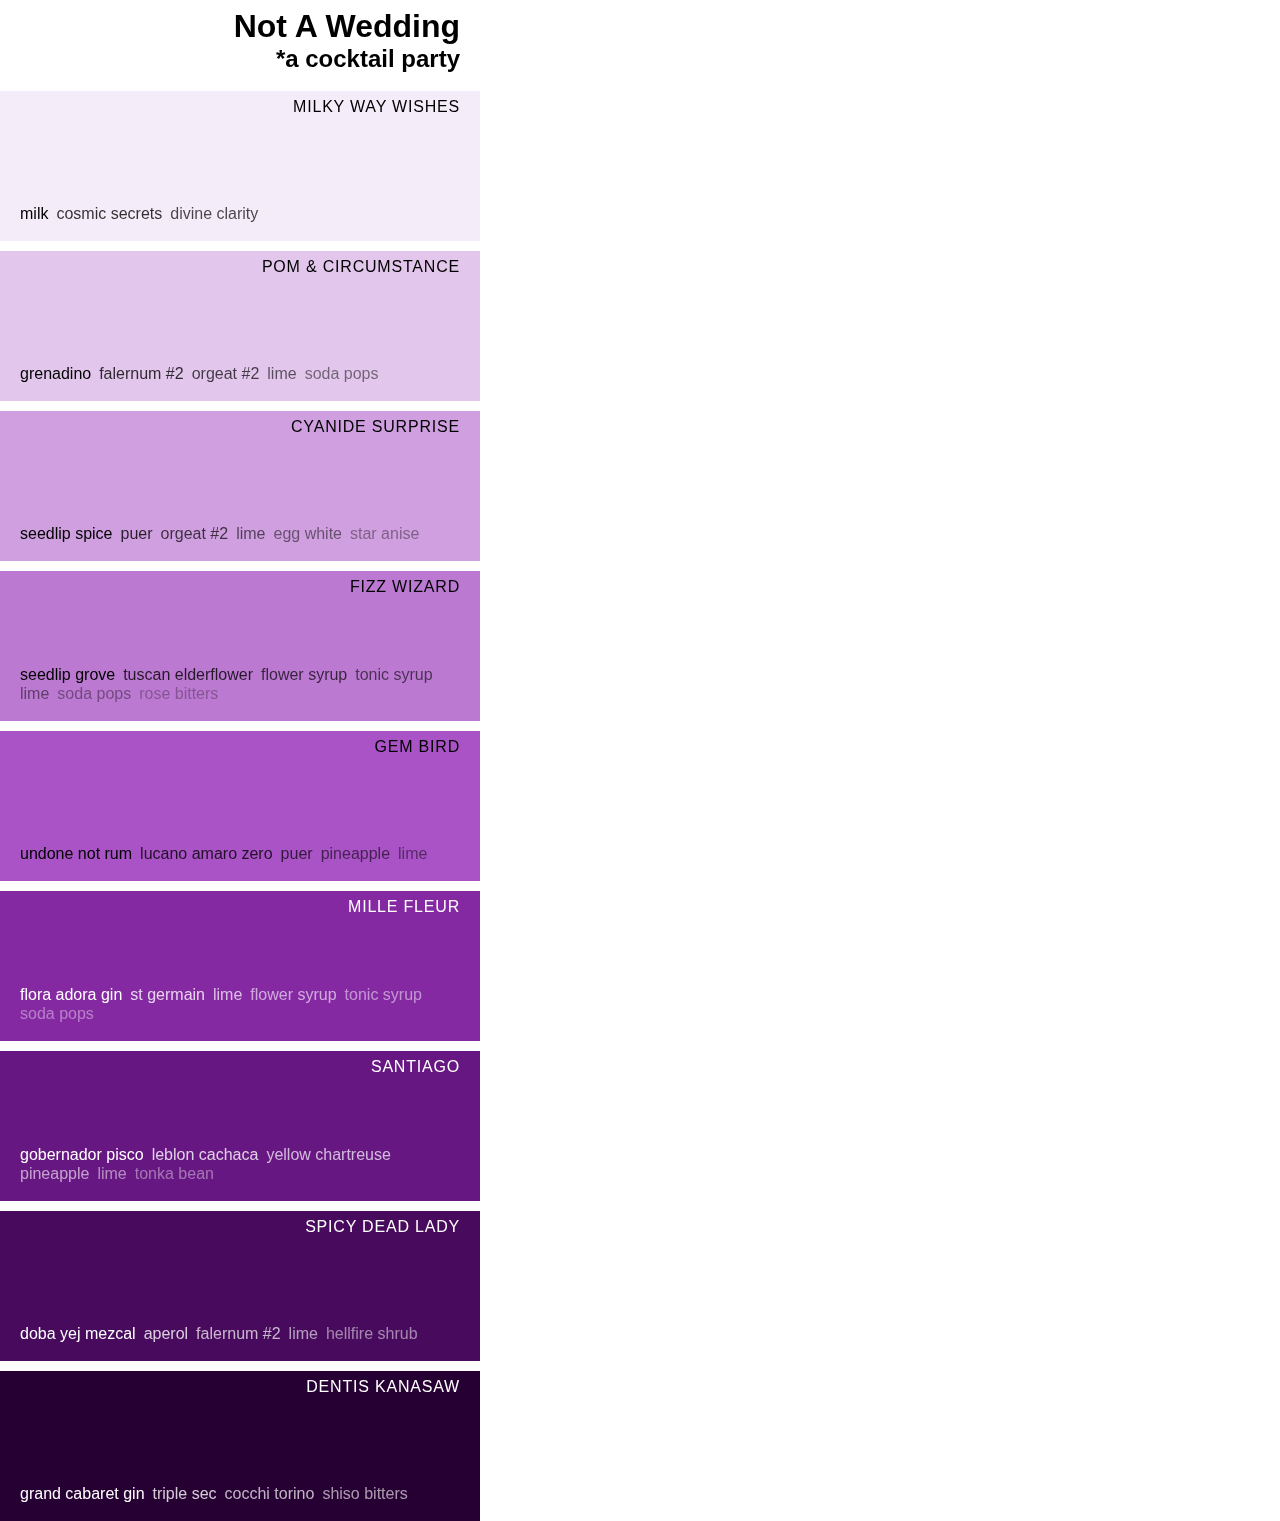
==== index.html @ f68834f9 "init repo" ====
<!DOCTYPE html>
<html lang="en">

<head>
  <meta charset="UTF-8">
  <meta name="viewport" content="width=device-width,initial-scale=1">
  <title>not a wedding * a cocktail party</title>
  <link rel="stylesheet" href="styles.css">
  <script src="script.js" defer></script>
</head>

<body>

  <main>
    <div class="main-inner">
      <div class="front">
        <header>
          <h1>Not A Wedding</h1>
          <h2>*a cocktail party</h2>
        </header>
        <section class="drinks">
          <article class="drink" drank>
            <h3>milky way wishes</h3>
            <ul>
              <li>milk</li>
              <li>cosmic secrets</li>
              <li>divine clarity</li>
            </ul>
          </article>
          <article class="drink">
            <h3>pom & circumstance</h3>
            <ul>
              <li>grenadino</li>
              <li>falernum #2</li>
              <li>orgeat #2</li>
              <li>lime</li>
              <li>soda pops</li>
            </ul>
          </article>
          <article class="drink">
            <h3>cyanide surprise</h3>
            <ul>
              <li>seedlip spice</li>
              <li>puer</li>
              <li>orgeat #2</li>
              <li>lime</li>
              <li>egg white</li>
              <li>star anise</li>
            </ul>
          </article>
          <article class="drink">
            <h3>fizz wizard</h3>
            <ul>
              <li>seedlip grove</li>
              <li>tuscan elderflower</li>
              <li>flower syrup</li>
              <li>tonic syrup</li>
              <li>lime</li>
              <li>soda pops</li>
              <li>rose bitters</li>
            </ul>
          </article>
          <article class="drink">
            <h3>gem bird</h3>
            <ul>
              <li>undone not rum</li>
              <li>lucano amaro zero</li>
              <li>puer</li>
              <li>pineapple</li>
              <li>lime</li>
            </ul>
          </article>
          <article class="drink">
            <h3>mille fleur</h3>
            <ul>
              <li>flora adora gin</li>
              <li>st germain</li>
              <li>lime</li>
              <li>flower syrup</li>
              <li>tonic syrup</li>
              <li>soda pops</li>
            </ul>
          </article>
          <article class="drink">
            <h3>santiago</h3>
            <ul>
              <li>gobernador pisco</li>
              <li>leblon cachaca</li>
              <li>yellow chartreuse</li>
              <li>pineapple</li>
              <li>lime</li>
              <li>tonka bean</li>
            </ul>
          </article>
          <article class="drink">
            <h3>spicy dead lady</h3>
            <ul>
              <li>doba yej mezcal</li>
              <li>aperol</li>
              <li>falernum #2</li>
              <li>lime</li>
              <li>hellfire shrub</li>
            </ul>
          </article>
          <article class="drink">
            <h3>dentis kanasaw</h3>
            <ul>
              <li>grand cabaret gin</li>
              <li>triple sec</li>
              <li>cocchi torino</li>
              <li>shiso bitters</li>
            </ul>
          </article>
        </section>
      </div>
      <div class="back">
        <header>
          <h1>Not A Wedding</h1>
          <h2>*a cocktail party</h2>
        </header>
        <section class="drinks">
          <article class="drink">
            <h3>milky gay wishes</h3>
            <ul>
              <li>milk</li>
              <li>cosmic secrets</li>
              <li>divine clarity</li>
            </ul>
          </article>
          <article class="drink">
            <h3>camp & opulence</h3>
            <ul>
              <li>grenadino</li>
              <li>falernum #2</li>
              <li>orgeat #2</li>
              <li>lime</li>
              <li>soda pops</li>
            </ul>
          </article>
          <article class="drink">
            <h3>death drop</h3>
            <ul>
              <li>seedlip spice</li>
              <li>puer</li>
              <li>orgeat #2</li>
              <li>lime</li>
              <li>egg white</li>
              <li>star anise</li>
            </ul>
          </article>
          <article class="drink">
            <h3>fabulous fizz wizard</h3>
            <ul>
              <li>seedlip grove</li>
              <li>tuscan elderflower</li>
              <li>flower syrup</li>
              <li>tonic syrup</li>
              <li>lime</li>
              <li>soda pops</li>
              <li>rose bitters</li>
            </ul>
          </article>
          <article class="drink">
            <h3>femme bird</h3>
            <ul>
              <li>undone not rum</li>
              <li>lucano amaro</li>
              <li>puer</li>
              <li>pineapple</li>
              <li>lime</li>
            </ul>
          </article>
          <article class="drink">
            <h3>grande folle</h3>
            <ul>
              <li>flora adora gin</li>
              <li>st germain</li>
              <li>lime</li>
              <li>flower syrup</li>
              <li>tonic syrup</li>
              <li>soda pops</li>
            </ul>
          </article>
          <article class="drink">
            <h3>sassy santiago</h3>
            <ul>
              <li>gobernador pisco</li>
              <li>leblon cachaca</li>
              <li>yellow chartreuse</li>
              <li>pineapple</li>
              <li>lime</li>
              <li>tonka bean</li>
            </ul>
          </article>
          <article class="drink">
            <h3>spicy dead queen</h3>
            <ul>
              <li>doba yej mezcal</li>
              <li>aperol</li>
              <li>falernum #2</li>
              <li>lime</li>
              <li>hellfire shrub</li>
            </ul>
          </article>
          <article class="drink">
            <h3>RuPaul's dentis kanasaw</h3>
            <ul>
              <li>grand cabaret gin</li>
              <li>triple sec</li>
              <li>cocchi torino</li>
              <li>shiso bitters</li>
            </ul>
          </article>
        </section>
      </div>
    </div>
  </main>

</body>

</html>
---- styles.css ----
/* resets */

body,
h1,
h2,
h3,
h4,
h5,
h6,
ul {
  margin: 0;
}

ul {
  list-style: none;
  padding-inline-start: 0;
}

/* styles */

body {
  font-family: sans-serif;
}

main {
  perspective: 1000px;

  @media (min-width: 720px) {
    max-width: 480px;
  }
}

.main-inner {
  position: relative;
  transition: transform 0.8s;
  transform-style: preserve-3d;
}

main[flipped] .main-inner {
  transform: rotateY(180deg);
}

.front,
.back {
  position: absolute;
  -webkit-backface-visibility: hidden; /* Safari */
  backface-visibility: hidden;
  transform: rotateX(0deg); /* fix for Firefox backface-visibility */
}

.back {
  transform: rotateY(180deg);
}

header {
  padding: 8px 20px 18px;
  text-align: right;
  cursor: pointer;
}

.back header {
  text-align: left;
}

section {
  display: grid;
  grid-auto-rows: minmax(150px, 1fr);
  row-gap: 10px;
}

article {
  display: flex;
  position: relative;
  flex-direction: column;
  padding: 8px 20px 18px;
}

article:before {
  content: "";
  position: absolute;
  inset: 0;
  /* background-color: hsl(var(--hue, 180), 85%, 10%); */
  z-index: -1;
}

article:nth-of-type(n + 6) {
  color: white;
}

h3 {
  line-height: 1;
  margin-bottom: 8px;
  text-align: right;
  text-transform: uppercase;
  font-size: 16px;
  font-weight: 400;
  letter-spacing: 0.05em;
}

.back h3 {
  text-align: left;
}

ul {
  display: flex;
  flex-wrap: wrap;
  column-gap: 8px;
  margin-top: auto;
}

.back ul {
  flex-direction: row-reverse;
}

li {
  line-height: 1.2;
}

/* gradients */

.front article:nth-of-type(1):before {
  /* filter: brightness(50) saturate(0.3); */
  background-color: hsl(var(--hue, 180), 50%, 95%);
}
.front article:nth-of-type(2):before {
  /* filter: brightness(30) saturate(0.3); */
  background-color: hsl(var(--hue, 180), 50%, 85%);
}
.front article:nth-of-type(3):before {
  /* filter: brightness(15) saturate(0.35); */
  background-color: hsl(var(--hue, 180), 50%, 75%);
}
.front article:nth-of-type(4):before {
  /* filter: brightness(7.5) saturate(0.4); */
  background-color: hsl(var(--hue, 180), 50%, 65%);
}
.front article:nth-of-type(5):before {
  /* filter: brightness(4.5) saturate(0.45); */
  background-color: hsl(var(--hue, 180), 50%, 55%);
}
.front article:nth-of-type(6):before {
  /* filter: brightness(3) saturate(0.6); */
  background-color: hsl(var(--hue, 180), 60%, 40%);
}
.front article:nth-of-type(7):before {
  /* filter: brightness(2) saturate(0.7); */
  background-color: hsl(var(--hue, 180), 70%, 30%);
}
.front article:nth-of-type(8):before {
  /* filter: brightness(1.5) saturate(0.8); */
  background-color: hsl(var(--hue, 180), 80%, 20%);
}
.front article:nth-of-type(9):before {
  /* filter: brightness(1) saturate(1); */
  background-color: hsl(var(--hue, 180), 100%, 10%);
}

.back article {
  color: white;
  /* background-color: hsl(var(--hue), 85%, 50%); */
}

.back article:nth-of-type(1):before {
  background-color: hsl(0, 85%, 50%);
}
.back article:nth-of-type(1) {
  color: black;
}
.back article:nth-of-type(2):before {
  background-color: hsl(30, 85%, 50%);
}
.back article:nth-of-type(2) {
  color: black;
}
.back article:nth-of-type(3):before {
  background-color: hsl(50, 85%, 50%);
}
.back article:nth-of-type(3) {
  color: black;
}
.back article:nth-of-type(4):before {
  background-color: hsl(80, 85%, 50%);
}
.back article:nth-of-type(4) {
  color: black;
}
.back article:nth-of-type(5):before {
  background-color: hsl(170, 85%, 50%);
}
.back article:nth-of-type(5) {
  color: black;
}
.back article:nth-of-type(6):before {
  background-color: hsl(200, 85%, 50%);
}
.back article:nth-of-type(7):before {
  background-color: hsl(240, 85%, 50%);
}
.back article:nth-of-type(8):before {
  background-color: hsl(280, 85%, 50%);
}
.back article:nth-of-type(9):before {
  background-color: hsl(320, 85%, 50%);
}

li:nth-of-type(1) {
  opacity: 1;
  font-weight: 400;
}
li:nth-of-type(2) {
  opacity: 0.8;
  font-weight: 320;
}
li:nth-of-type(3) {
  opacity: 0.7;
  font-weight: 340;
}
li:nth-of-type(4) {
  opacity: 0.6;
  font-weight: 360;
}
li:nth-of-type(5) {
  opacity: 0.5;
  font-weight: 380;
}
li:nth-of-type(6) {
  opacity: 0.4;
  font-weight: 400;
}
li:nth-of-type(7) {
  opacity: 0.3;
  font-weight: 420;
}
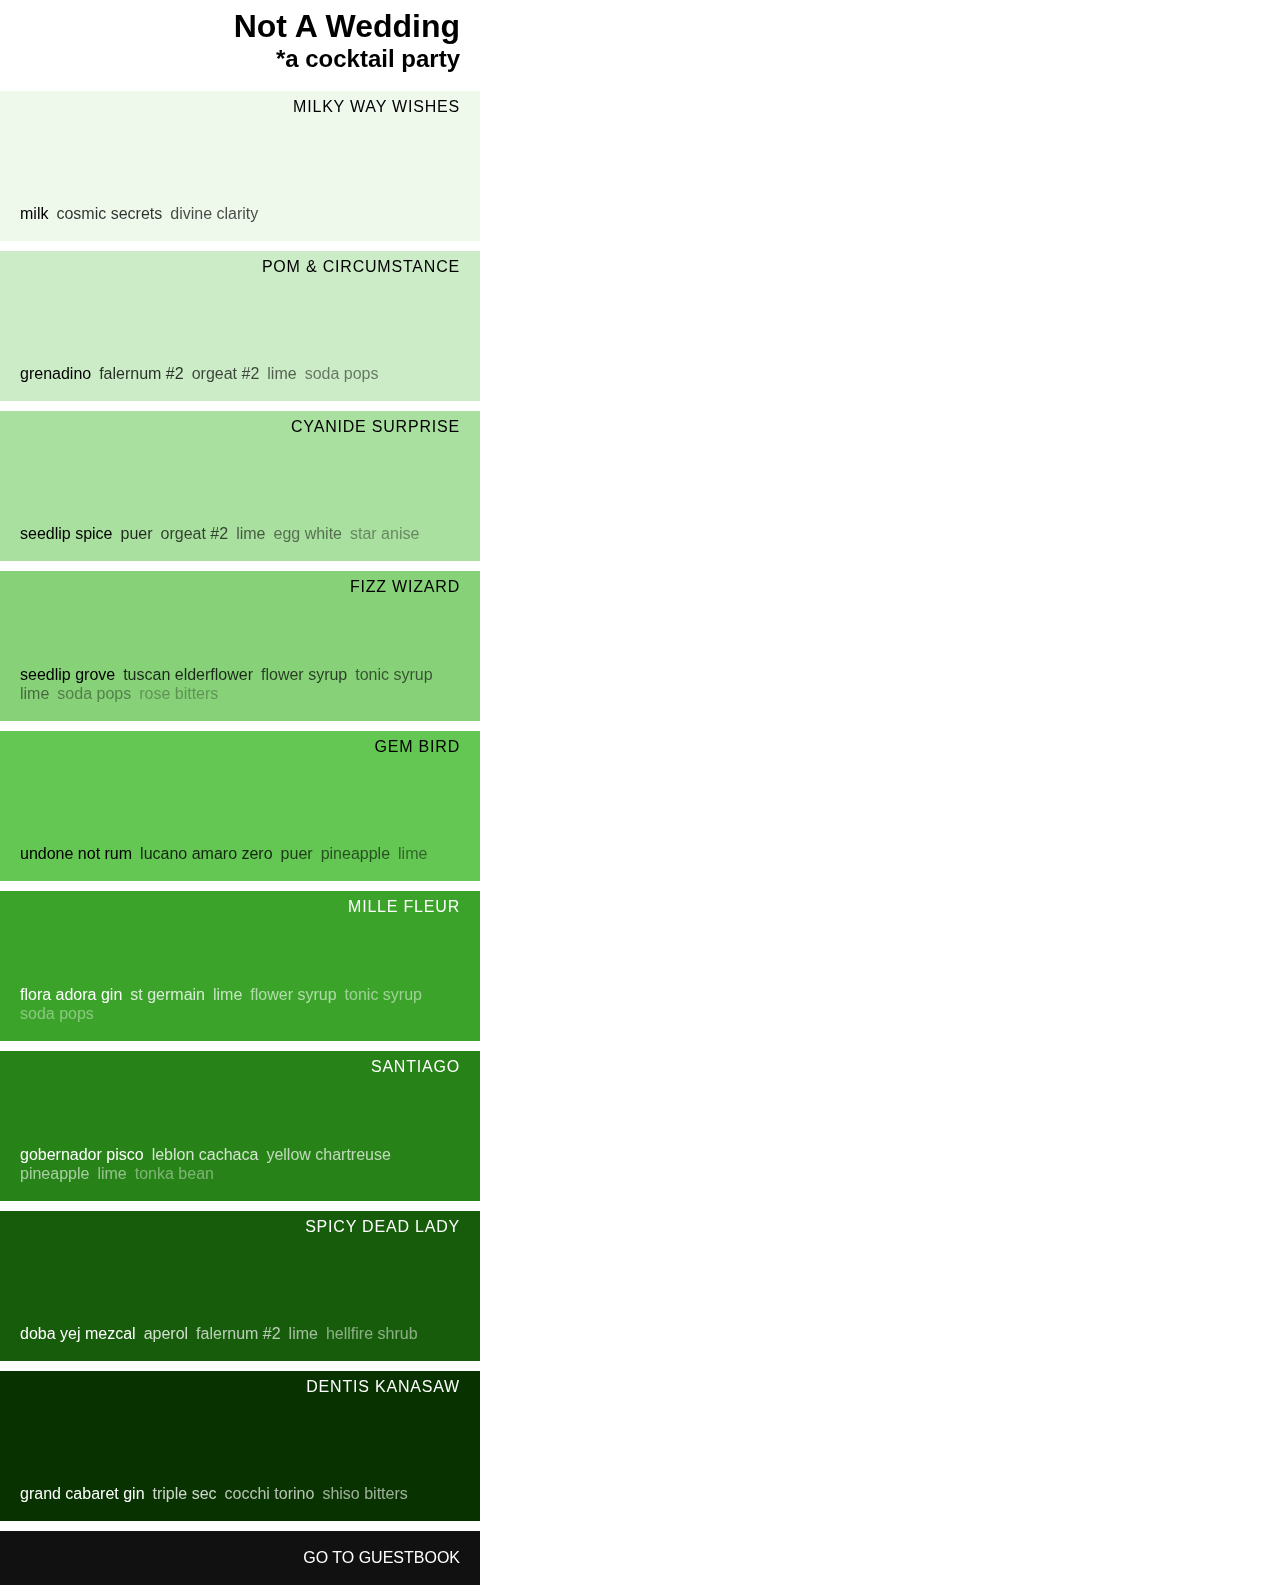
==== commit 242b0ca5: "add WIP footer" ====
--- a/index.html
+++ b/index.html
@@ -112,6 +112,9 @@
             </ul>
           </article>
         </section>
+        <footer>
+          <a href="">Go to Guestbook</a>
+        </footer>
       </div>
       <div class="back">
         <header>
--- a/styles.css
+++ b/styles.css
@@ -16,6 +16,11 @@
   padding-inline-start: 0;
 }
 
+a {
+  text-decoration: none;
+  color: inherit;
+}
+
 /* styles */
 
 body {
@@ -66,6 +71,18 @@
   display: grid;
   grid-auto-rows: minmax(150px, 1fr);
   row-gap: 10px;
+}
+
+footer {
+  a {
+    display: block;
+    margin-top: 10px;
+    padding: 18px 20px 18px;
+    text-align: right;
+    background-color: #111;
+    color: #fff;
+    text-transform: uppercase;
+  }
 }
 
 article {
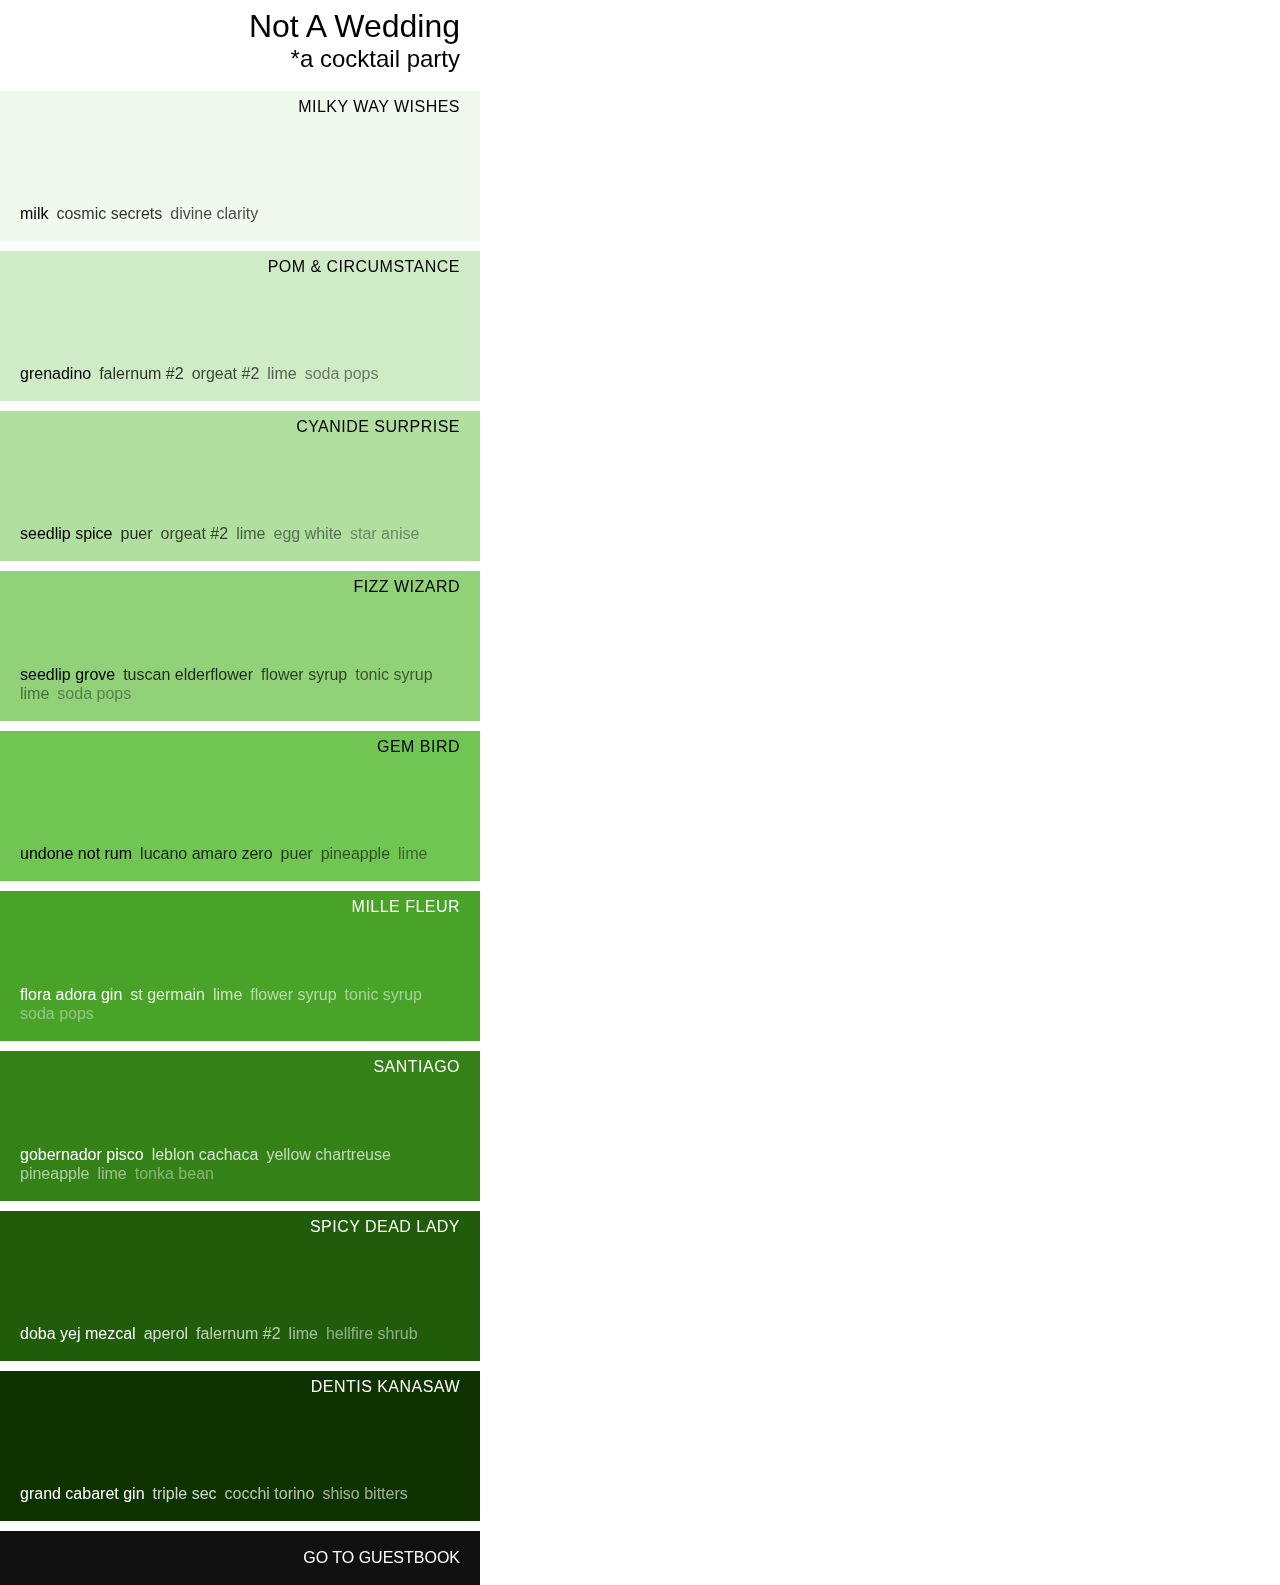
==== commit 25e9cb47: "set typography for front side" ====
--- a/index.html
+++ b/index.html
@@ -3,7 +3,7 @@
 
 <head>
   <meta charset="UTF-8">
-  <meta name="viewport" content="width=device-width,initial-scale=1">
+  <meta name="viewport" content="width=device-width,initial-scale=1,viewport-fit=cover">
   <title>not a wedding * a cocktail party</title>
   <link rel="stylesheet" href="styles.css">
   <script src="script.js" defer></script>
@@ -57,7 +57,6 @@
               <li>tonic syrup</li>
               <li>lime</li>
               <li>soda pops</li>
-              <li>rose bitters</li>
             </ul>
           </article>
           <article class="drink">
@@ -160,7 +159,6 @@
               <li>tonic syrup</li>
               <li>lime</li>
               <li>soda pops</li>
-              <li>rose bitters</li>
             </ul>
           </article>
           <article class="drink">
--- a/styles.css
+++ b/styles.css
@@ -1,3 +1,47 @@
+/* fonts */
+
+@font-face {
+  font-family: "IBM Plex Sans Regular";
+  src: url("/fonts/IBMPlexSans-Regular.woff2") format("woff2");
+}
+@font-face {
+  font-family: "IBM Plex Sans Text";
+  src: url("/fonts/IBMPlexSans-Text.woff2") format("woff2");
+}
+@font-face {
+  font-family: "IBM Plex Sans Medium";
+  src: url("/fonts/IBMPlexSans-Medium.woff2") format("woff2");
+}
+
+h1 {
+  font-family: "IBM Plex Sans Medium", sans-serif;
+  font-size: 32px;
+  font-weight: 400;
+}
+
+h2 {
+  font-family: "IBM Plex Sans Medium", sans-serif;
+  font-size: 24px;
+  font-weight: 400;
+}
+
+h3 {
+  font-family: "IBM Plex Sans Medium", sans-serif;
+  line-height: 1;
+  margin-bottom: 8px;
+  text-align: right;
+  text-transform: uppercase;
+  font-size: 16px;
+  font-weight: 400;
+  letter-spacing: 0.03rem;
+}
+
+body {
+  font-family: "IBM Plex Sans Text", sans-serif;
+  font-size: 16px;
+  font-weight: 400;
+}
+
 /* resets */
 
 body,
@@ -23,12 +67,9 @@
 
 /* styles */
 
-body {
-  font-family: sans-serif;
-}
-
 main {
   perspective: 1000px;
+  padding-bottom: env(safe-area-inset-bottom);
 
   @media (min-width: 720px) {
     max-width: 480px;
@@ -73,16 +114,14 @@
   row-gap: 10px;
 }
 
-footer {
-  a {
-    display: block;
-    margin-top: 10px;
-    padding: 18px 20px 18px;
-    text-align: right;
-    background-color: #111;
-    color: #fff;
-    text-transform: uppercase;
-  }
+footer a {
+  display: block;
+  margin-top: 10px;
+  padding: 18px 20px 18px;
+  text-align: right;
+  background-color: #111;
+  color: #fff;
+  text-transform: uppercase;
 }
 
 article {
@@ -104,16 +143,6 @@
   color: white;
 }
 
-h3 {
-  line-height: 1;
-  margin-bottom: 8px;
-  text-align: right;
-  text-transform: uppercase;
-  font-size: 16px;
-  font-weight: 400;
-  letter-spacing: 0.05em;
-}
-
 .back h3 {
   text-align: left;
 }
@@ -222,29 +251,22 @@
 
 li:nth-of-type(1) {
   opacity: 1;
-  font-weight: 400;
 }
 li:nth-of-type(2) {
   opacity: 0.8;
-  font-weight: 320;
 }
 li:nth-of-type(3) {
   opacity: 0.7;
-  font-weight: 340;
 }
 li:nth-of-type(4) {
   opacity: 0.6;
-  font-weight: 360;
 }
 li:nth-of-type(5) {
   opacity: 0.5;
-  font-weight: 380;
 }
 li:nth-of-type(6) {
   opacity: 0.4;
-  font-weight: 400;
 }
 li:nth-of-type(7) {
   opacity: 0.3;
-  font-weight: 420;
-}
+}
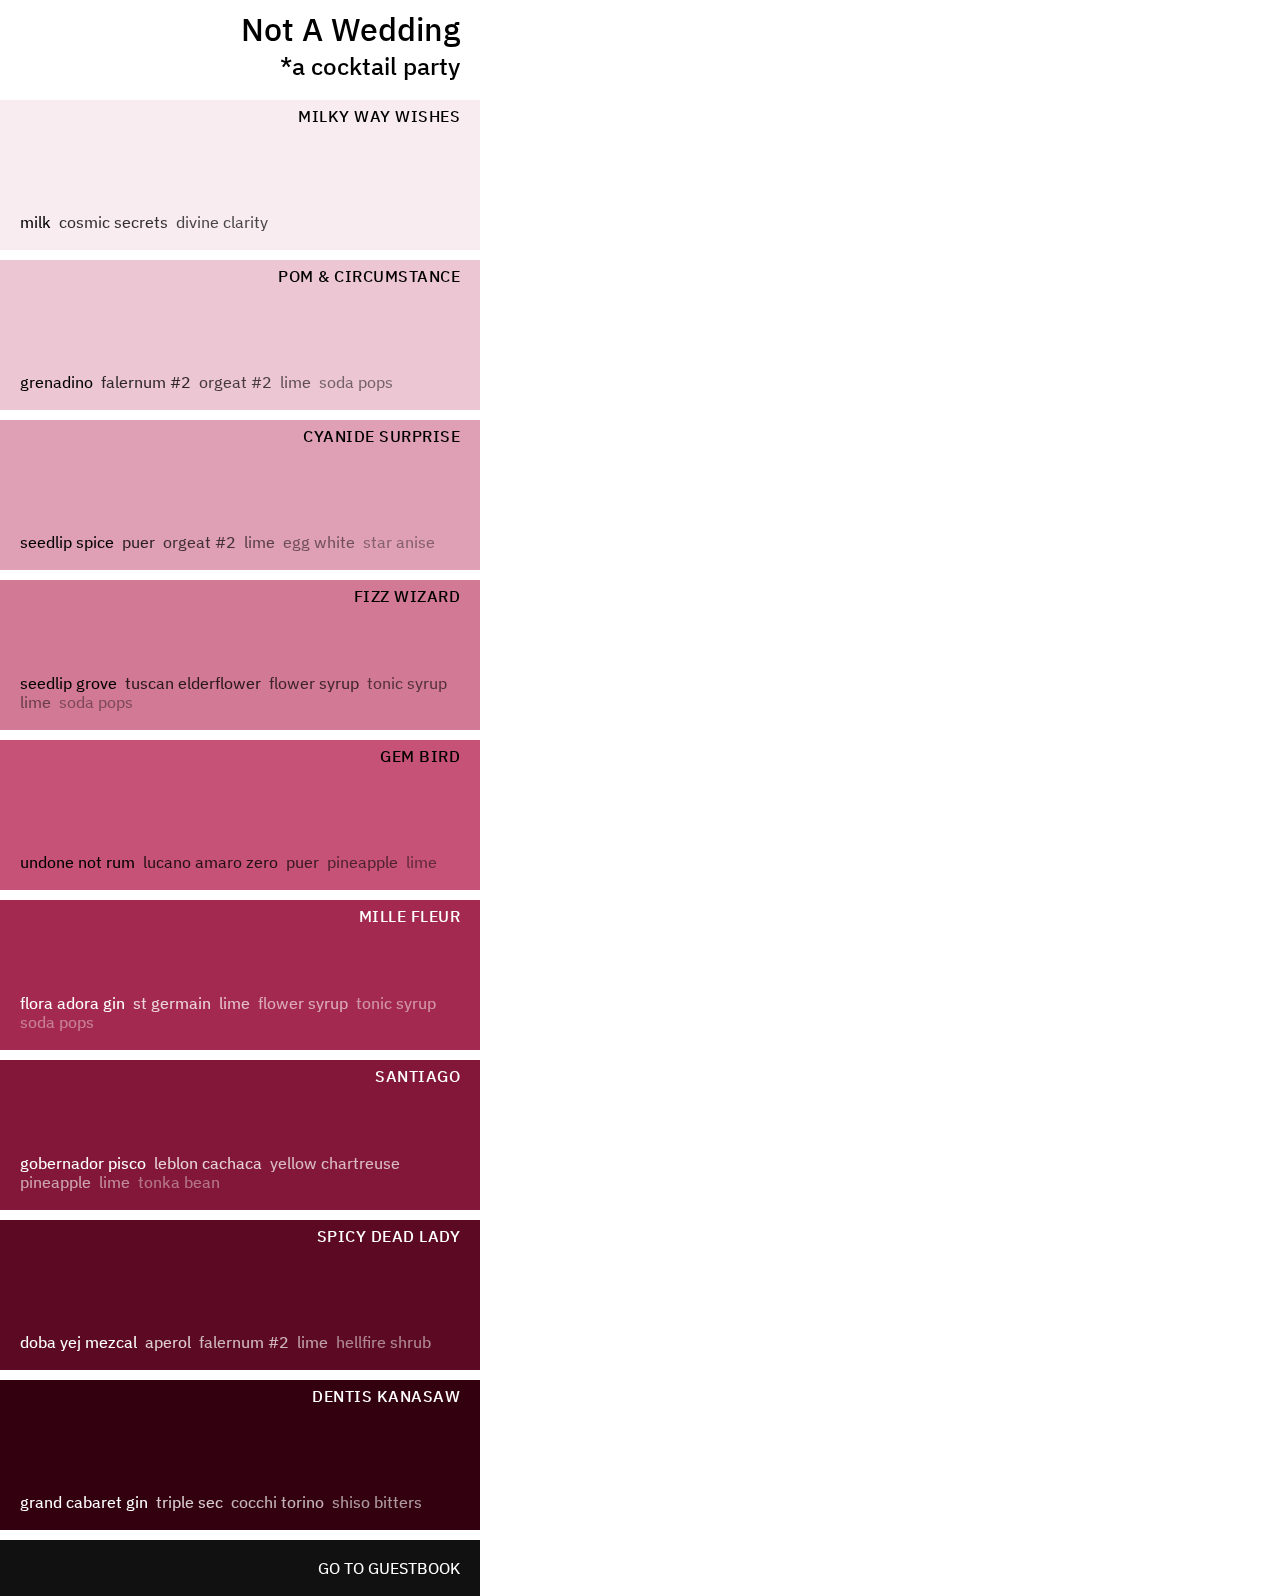
==== commit fc147053: "bring in guestbook" ====
--- a/index.html
+++ b/index.html
@@ -112,7 +112,7 @@
           </article>
         </section>
         <footer>
-          <a href="">Go to Guestbook</a>
+          <a href="guestbook.html">Go to Guestbook</a>
         </footer>
       </div>
       <div class="back">
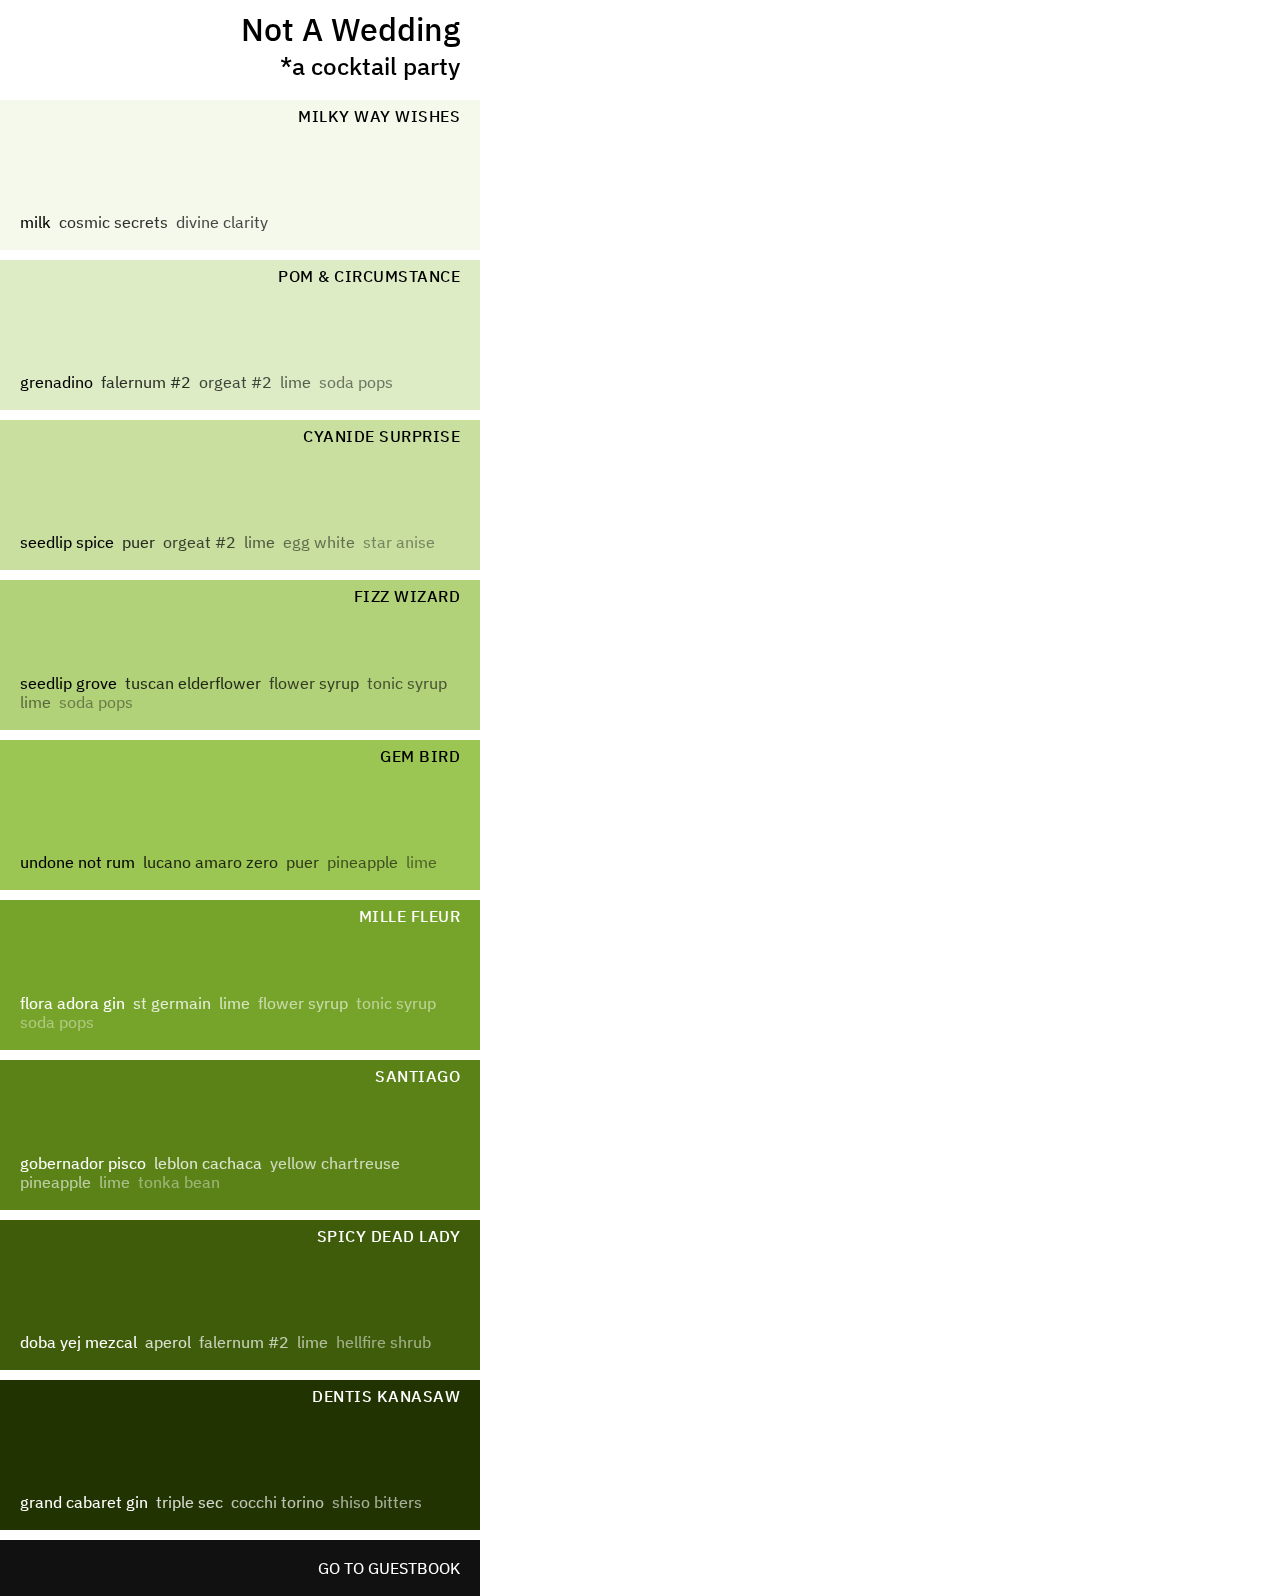
==== commit 0ef198ad: "chore: rename index files" ====
--- a/index.html
+++ b/index.html
@@ -5,8 +5,8 @@
   <meta charset="UTF-8">
   <meta name="viewport" content="width=device-width,initial-scale=1,viewport-fit=cover">
   <title>not a wedding * a cocktail party</title>
-  <link rel="stylesheet" href="styles.css">
-  <script src="script.js" defer></script>
+  <link rel="stylesheet" href="index.css">
+  <script src="index.js" defer></script>
 </head>
 
 <body>
@@ -213,6 +213,9 @@
             </ul>
           </article>
         </section>
+        <footer>
+          <a href="guestbook.html">Go to Guestbook</a>
+        </footer>
       </div>
     </div>
   </main>
--- a/index.css
+++ b/index.css
@@ -0,0 +1,272 @@
+/* fonts */
+
+@font-face {
+  font-family: "IBM Plex Sans Regular";
+  src: url("/fonts/IBMPlexSans-Regular.woff2") format("woff2");
+}
+@font-face {
+  font-family: "IBM Plex Sans Text";
+  src: url("/fonts/IBMPlexSans-Text.woff2") format("woff2");
+}
+@font-face {
+  font-family: "IBM Plex Sans Medium";
+  src: url("/fonts/IBMPlexSans-Medium.woff2") format("woff2");
+}
+
+h1 {
+  font-family: "IBM Plex Sans Medium", sans-serif;
+  font-size: 32px;
+  font-weight: 400;
+}
+
+h2 {
+  font-family: "IBM Plex Sans Medium", sans-serif;
+  font-size: 24px;
+  font-weight: 400;
+}
+
+h3 {
+  font-family: "IBM Plex Sans Medium", sans-serif;
+  line-height: 1;
+  margin-bottom: 8px;
+  text-align: right;
+  text-transform: uppercase;
+  font-size: 16px;
+  font-weight: 400;
+  letter-spacing: 0.03rem;
+}
+
+body {
+  font-family: "IBM Plex Sans Text", sans-serif;
+  font-size: 16px;
+  font-weight: 400;
+}
+
+/* resets */
+
+body,
+h1,
+h2,
+h3,
+h4,
+h5,
+h6,
+ul {
+  margin: 0;
+}
+
+ul {
+  list-style: none;
+  padding-inline-start: 0;
+}
+
+a {
+  text-decoration: none;
+  color: inherit;
+}
+
+/* styles */
+
+main {
+  perspective: 1000px;
+  padding-bottom: env(safe-area-inset-bottom);
+
+  @media (min-width: 720px) {
+    max-width: 480px;
+  }
+}
+
+.main-inner {
+  position: relative;
+  transition: transform 0.8s;
+  transform-style: preserve-3d;
+}
+
+main[flipped] .main-inner {
+  transform: rotateY(180deg);
+}
+
+.front,
+.back {
+  position: absolute;
+  -webkit-backface-visibility: hidden; /* Safari */
+  backface-visibility: hidden;
+  transform: rotateX(0deg); /* fix for Firefox backface-visibility */
+}
+
+.back {
+  transform: rotateY(180deg);
+}
+
+header {
+  padding: 8px 20px 18px;
+  text-align: right;
+  cursor: pointer;
+}
+
+.back header {
+  text-align: left;
+}
+
+section {
+  display: grid;
+  grid-auto-rows: minmax(150px, 1fr);
+  row-gap: 10px;
+}
+
+footer a {
+  display: block;
+  margin-top: 10px;
+  padding: 18px 20px 18px;
+  text-align: right;
+  background-color: #111;
+  color: #fff;
+  text-transform: uppercase;
+}
+
+article {
+  display: flex;
+  position: relative;
+  flex-direction: column;
+  padding: 8px 20px 18px;
+}
+
+article:before {
+  content: "";
+  position: absolute;
+  inset: 0;
+  /* background-color: hsl(var(--hue, 180), 85%, 10%); */
+  z-index: -1;
+}
+
+article:nth-of-type(n + 6) {
+  color: white;
+}
+
+.back h3 {
+  text-align: left;
+}
+
+ul {
+  display: flex;
+  flex-wrap: wrap;
+  column-gap: 8px;
+  margin-top: auto;
+}
+
+.back ul {
+  flex-direction: row-reverse;
+}
+
+li {
+  line-height: 1.2;
+}
+
+/* gradients */
+
+.front article:nth-of-type(1):before {
+  /* filter: brightness(50) saturate(0.3); */
+  background-color: hsl(var(--hue, 180), 50%, 95%);
+}
+.front article:nth-of-type(2):before {
+  /* filter: brightness(30) saturate(0.3); */
+  background-color: hsl(var(--hue, 180), 50%, 85%);
+}
+.front article:nth-of-type(3):before {
+  /* filter: brightness(15) saturate(0.35); */
+  background-color: hsl(var(--hue, 180), 50%, 75%);
+}
+.front article:nth-of-type(4):before {
+  /* filter: brightness(7.5) saturate(0.4); */
+  background-color: hsl(var(--hue, 180), 50%, 65%);
+}
+.front article:nth-of-type(5):before {
+  /* filter: brightness(4.5) saturate(0.45); */
+  background-color: hsl(var(--hue, 180), 50%, 55%);
+}
+.front article:nth-of-type(6):before {
+  /* filter: brightness(3) saturate(0.6); */
+  background-color: hsl(var(--hue, 180), 60%, 40%);
+}
+.front article:nth-of-type(7):before {
+  /* filter: brightness(2) saturate(0.7); */
+  background-color: hsl(var(--hue, 180), 70%, 30%);
+}
+.front article:nth-of-type(8):before {
+  /* filter: brightness(1.5) saturate(0.8); */
+  background-color: hsl(var(--hue, 180), 80%, 20%);
+}
+.front article:nth-of-type(9):before {
+  /* filter: brightness(1) saturate(1); */
+  background-color: hsl(var(--hue, 180), 100%, 10%);
+}
+
+.back article {
+  color: white;
+  /* background-color: hsl(var(--hue), 85%, 50%); */
+}
+
+.back article:nth-of-type(1):before {
+  background-color: hsl(0, 85%, 50%);
+}
+.back article:nth-of-type(1) {
+  color: black;
+}
+.back article:nth-of-type(2):before {
+  background-color: hsl(30, 85%, 50%);
+}
+.back article:nth-of-type(2) {
+  color: black;
+}
+.back article:nth-of-type(3):before {
+  background-color: hsl(50, 85%, 50%);
+}
+.back article:nth-of-type(3) {
+  color: black;
+}
+.back article:nth-of-type(4):before {
+  background-color: hsl(80, 85%, 50%);
+}
+.back article:nth-of-type(4) {
+  color: black;
+}
+.back article:nth-of-type(5):before {
+  background-color: hsl(170, 85%, 50%);
+}
+.back article:nth-of-type(5) {
+  color: black;
+}
+.back article:nth-of-type(6):before {
+  background-color: hsl(200, 85%, 50%);
+}
+.back article:nth-of-type(7):before {
+  background-color: hsl(240, 85%, 50%);
+}
+.back article:nth-of-type(8):before {
+  background-color: hsl(280, 85%, 50%);
+}
+.back article:nth-of-type(9):before {
+  background-color: hsl(320, 85%, 50%);
+}
+
+li:nth-of-type(1) {
+  opacity: 1;
+}
+li:nth-of-type(2) {
+  opacity: 0.8;
+}
+li:nth-of-type(3) {
+  opacity: 0.7;
+}
+li:nth-of-type(4) {
+  opacity: 0.6;
+}
+li:nth-of-type(5) {
+  opacity: 0.5;
+}
+li:nth-of-type(6) {
+  opacity: 0.4;
+}
+li:nth-of-type(7) {
+  opacity: 0.3;
+}
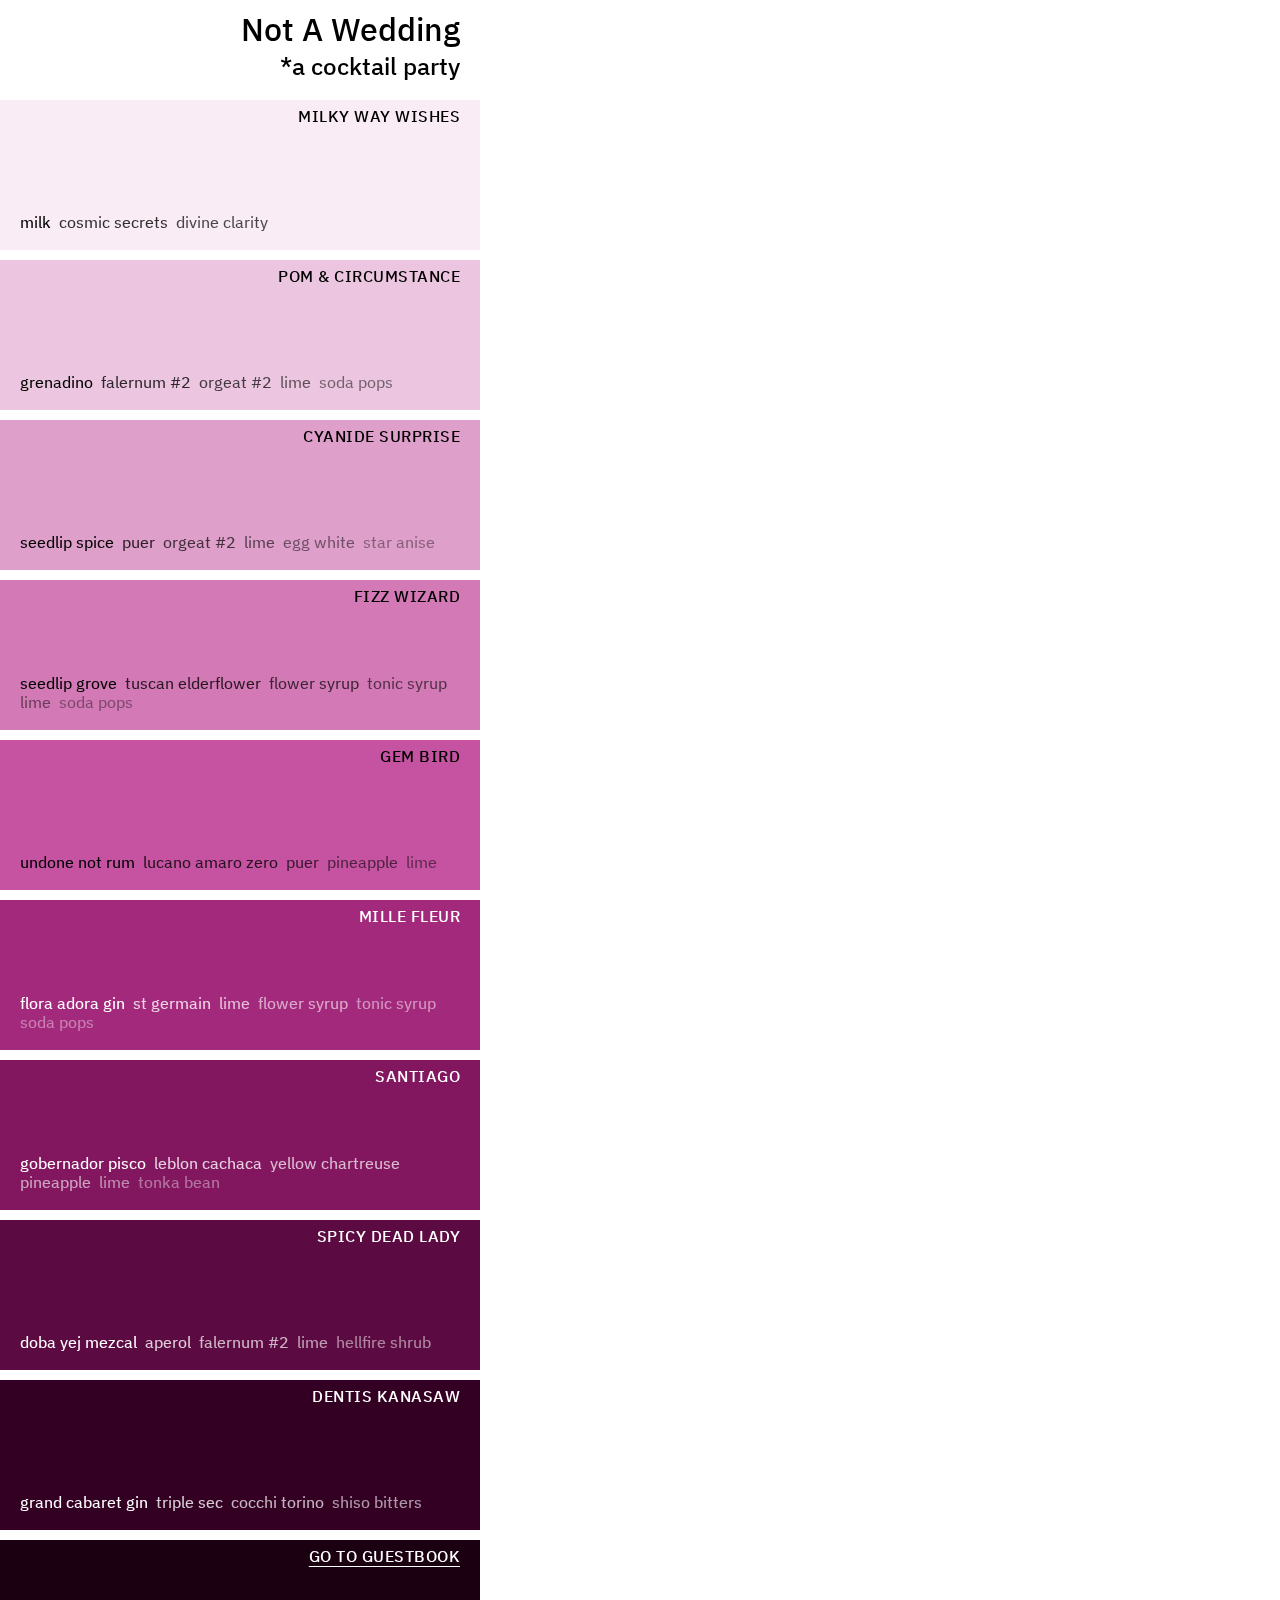
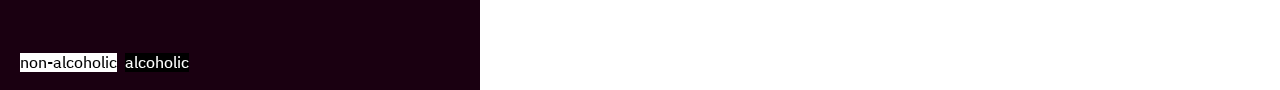
==== commit b2e796ed: "upload remaining changes" ====
--- a/index.html
+++ b/index.html
@@ -110,10 +110,16 @@
               <li>shiso bitters</li>
             </ul>
           </article>
+          <footer>
+            <h3>
+              <a href="guestbook.html" class="link--guestbook">Go to Guestbook</a>
+            </h3>
+            <ul>
+              <li>non-alcoholic</li>
+              <li>alcoholic</li>
+            </ul>
+          </footer>
         </section>
-        <footer>
-          <a href="guestbook.html">Go to Guestbook</a>
-        </footer>
       </div>
       <div class="back">
         <header>
@@ -212,10 +218,16 @@
               <li>shiso bitters</li>
             </ul>
           </article>
+          <footer>
+            <h3>
+              <a href="guestbook.html" class="link--guestbook">Go to Guestbook</a>
+            </h3>
+            <ul>
+              <li>non-alcoholic</li>
+              <li>alcoholic</li>
+            </ul>
+          </footer>
         </section>
-        <footer>
-          <a href="guestbook.html">Go to Guestbook</a>
-        </footer>
       </div>
     </div>
   </main>
--- a/index.css
+++ b/index.css
@@ -11,6 +11,10 @@
 @font-face {
   font-family: "IBM Plex Sans Medium";
   src: url("/fonts/IBMPlexSans-Medium.woff2") format("woff2");
+}
+@font-face {
+  font-family: "Tex Gyre Hero Bold Italic";
+  src: url("/fonts/texgyreheroscn-bolditalic.otf") format("opentype");
 }
 
 h1 {
@@ -28,8 +32,6 @@
 h3 {
   font-family: "IBM Plex Sans Medium", sans-serif;
   line-height: 1;
-  margin-bottom: 8px;
-  text-align: right;
   text-transform: uppercase;
   font-size: 16px;
   font-weight: 400;
@@ -40,6 +42,11 @@
   font-family: "IBM Plex Sans Text", sans-serif;
   font-size: 16px;
   font-weight: 400;
+}
+
+.back h3 {
+  font-family: 'Tex Gyre Hero Bold Italic';
+  letter-spacing: 0.05rem;
 }
 
 /* resets */
@@ -61,7 +68,8 @@
 }
 
 a {
-  text-decoration: none;
+  /* text-decoration: none; */
+  text-underline-offset: 4px;
   color: inherit;
 }
 
@@ -114,14 +122,35 @@
   row-gap: 10px;
 }
 
-footer a {
+footer {
+  display: flex;
+  position: relative;
+  flex-direction: column;
+  padding: 8px 20px 18px;
+  color: #fff;
+  background-color: #111;
+  background-color: hsl(var(--hue, 180), 100%, 5%);
+}
+
+footer li:first-of-type {
+  background-color: white;
+  color: black;
+}
+
+footer li:last-of-type {
+  background-color: black;
+  color: white;
+  opacity: 1;
+}
+
+footer .link--guestbook {
   display: block;
-  margin-top: 10px;
-  padding: 18px 20px 18px;
   text-align: right;
-  background-color: #111;
-  color: #fff;
   text-transform: uppercase;
+}
+
+.back .link--guestbook {
+  text-align: left;
 }
 
 article {
@@ -135,12 +164,16 @@
   content: "";
   position: absolute;
   inset: 0;
-  /* background-color: hsl(var(--hue, 180), 85%, 10%); */
   z-index: -1;
 }
 
 article:nth-of-type(n + 6) {
   color: white;
+}
+
+h3 {
+  text-align: right;
+  margin-bottom: 8px;
 }
 
 .back h3 {
@@ -165,77 +198,60 @@
 /* gradients */
 
 .front article:nth-of-type(1):before {
-  /* filter: brightness(50) saturate(0.3); */
   background-color: hsl(var(--hue, 180), 50%, 95%);
 }
 .front article:nth-of-type(2):before {
-  /* filter: brightness(30) saturate(0.3); */
   background-color: hsl(var(--hue, 180), 50%, 85%);
 }
 .front article:nth-of-type(3):before {
-  /* filter: brightness(15) saturate(0.35); */
   background-color: hsl(var(--hue, 180), 50%, 75%);
 }
 .front article:nth-of-type(4):before {
-  /* filter: brightness(7.5) saturate(0.4); */
   background-color: hsl(var(--hue, 180), 50%, 65%);
 }
 .front article:nth-of-type(5):before {
-  /* filter: brightness(4.5) saturate(0.45); */
   background-color: hsl(var(--hue, 180), 50%, 55%);
 }
 .front article:nth-of-type(6):before {
-  /* filter: brightness(3) saturate(0.6); */
   background-color: hsl(var(--hue, 180), 60%, 40%);
 }
 .front article:nth-of-type(7):before {
-  /* filter: brightness(2) saturate(0.7); */
   background-color: hsl(var(--hue, 180), 70%, 30%);
 }
 .front article:nth-of-type(8):before {
-  /* filter: brightness(1.5) saturate(0.8); */
   background-color: hsl(var(--hue, 180), 80%, 20%);
 }
 .front article:nth-of-type(9):before {
-  /* filter: brightness(1) saturate(1); */
   background-color: hsl(var(--hue, 180), 100%, 10%);
 }
 
 .back article {
   color: white;
-  /* background-color: hsl(var(--hue), 85%, 50%); */
+}
+
+.back article:nth-of-type(1),
+.back article:nth-of-type(2),
+.back article:nth-of-type(3),
+.back article:nth-of-type(4),
+.back article:nth-of-type(5) {
+  color: black;
 }
 
 .back article:nth-of-type(1):before {
   background-color: hsl(0, 85%, 50%);
 }
-.back article:nth-of-type(1) {
-  color: black;
-}
 .back article:nth-of-type(2):before {
   background-color: hsl(30, 85%, 50%);
 }
-.back article:nth-of-type(2) {
-  color: black;
-}
 .back article:nth-of-type(3):before {
   background-color: hsl(50, 85%, 50%);
 }
-.back article:nth-of-type(3) {
-  color: black;
-}
 .back article:nth-of-type(4):before {
   background-color: hsl(80, 85%, 50%);
 }
-.back article:nth-of-type(4) {
-  color: black;
-}
 .back article:nth-of-type(5):before {
   background-color: hsl(170, 85%, 50%);
 }
-.back article:nth-of-type(5) {
-  color: black;
-}
 .back article:nth-of-type(6):before {
   background-color: hsl(200, 85%, 50%);
 }
